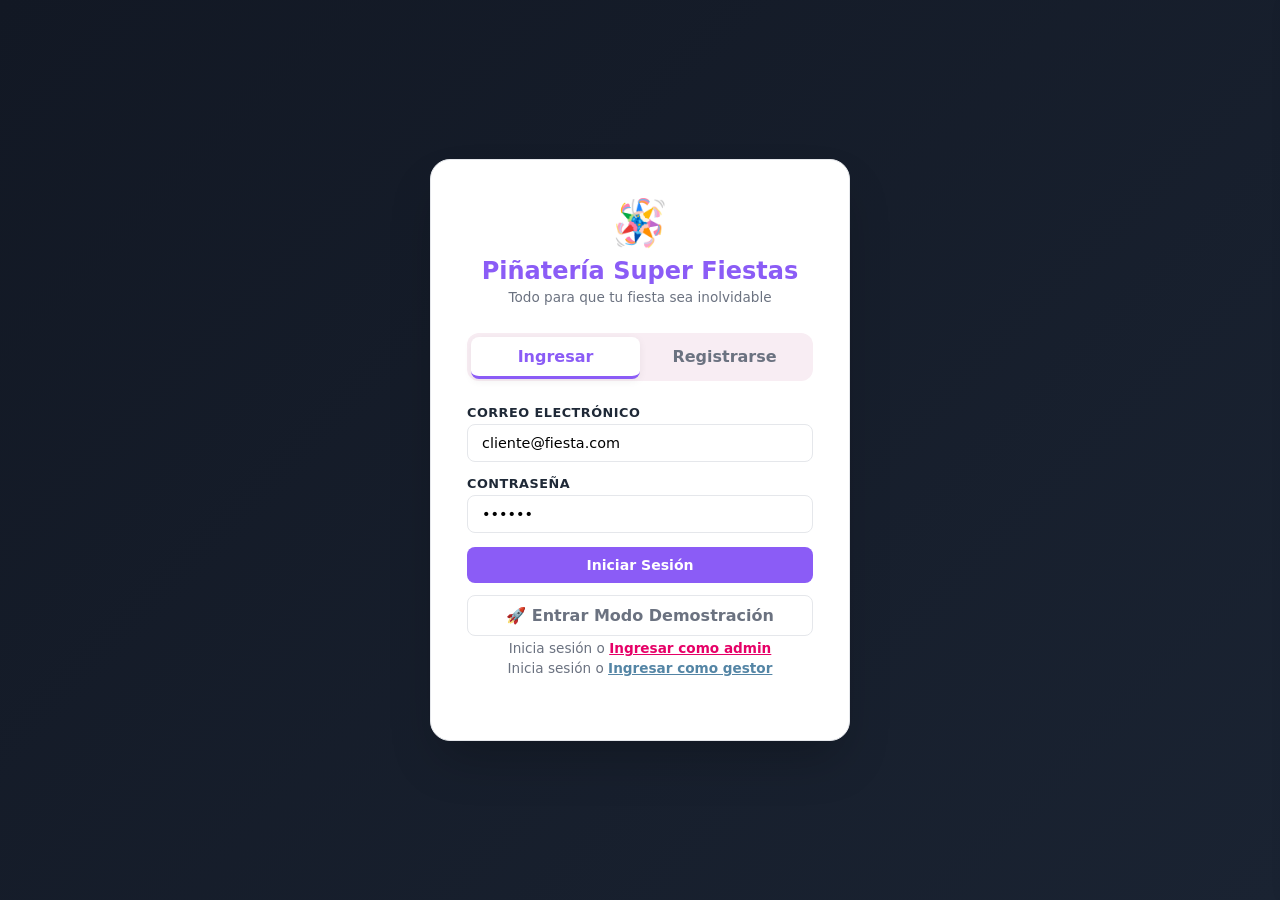
==== index.html @ 98630a68 "Proyect" ====
<!DOCTYPE html>
<html lang="es">
<head>
  <meta charset="UTF-8">
  <meta name="viewport" content="width=device-width, initial-scale=1.0">
  <title>Piñatería Super Fiestas</title>
  <!-- Archivo CSS externo -->
  <link rel="stylesheet" href="style.css">
  <link rel="stylesheet" href="admin.css">
  <link rel="stylesheet" href="gestor.css"
</head>
<body>

  <div id="authContainer" class="auth-container">
    <div class="auth-card">
      <div class="auth-brand">
        <span class="brand-logo">🪅</span>
        <h1>Piñatería Super Fiestas</h1>
        <p>Todo para que tu fiesta sea inolvidable</p>
        <div class="auth-brand">
          <div class="auth-brand">
</div>
</div>
      </div>

      
      <div class="auth-tabs">
        <button id="tabLogin" class="tab-btn active" onclick="switchAuthTab('login')">Ingresar</button>
        <button id="tabRegister" class="tab-btn" onclick="switchAuthTab('register')">Registrarse</button>
    
      </div>

      
      <form id="formLogin" onsubmit="handleAuth(event, 'login')">
        <div class="form-group">
          <label for="loginEmail">Correo Electrónico</label>
          <input type="email" id="loginEmail" class="form-control" placeholder="cliente@fiesta.com" required value="cliente@fiesta.com">
        </div>
        <div class="form-group">
          <label for="loginPassword">Contraseña</label>
          <input type="password" id="loginPassword" class="form-control" placeholder="••••••••" required value="123456">
        </div>
        <button type="submit" class="btn-primary">Iniciar Sesión</button>
      </form>

     
      <form id="formRegister" style="display: none;" onsubmit="handleAuth(event, 'register')">
        <div class="form-group">
          <label for="regName">Nombre Completo</label>
          <input type="text" id="regName" class="form-control" placeholder="Ana María Gómez" required>
        </div>
        <div class="form-group">
          <label for="regEmail">Correo Electrónico</label>
          <input type="email" id="regEmail" class="form-control" placeholder="ana@fiesta.com" required>
        </div>
        <div class="form-group">
          <label for="regPassword">Contraseña</label>
          <input type="password" id="regPassword" class="form-control" placeholder="••••••••" required>
        </div>
        <button type="submit" class="btn-primary">Crear Cuenta</button>
      </form>

      <button class="btn-demo" onclick="loginDemo()">🚀 Entrar Modo Demostración</button>

      <div class="auth-brand">
  <p>Inicia sesión o <a href="admin.html" style="color: #E60067; font-weight: bold;">Ingresar como admin</a></p>
  <p>Inicia sesión o <a href="gestor.html" style="color: #5485a5; font-weight: bold;">Ingresar como gestor</a></p>
</div>
    </div>
  </div>

  
  <div id="appScreen" class="app-screen">
    

    <header class="navbar">
      <div class="nav-container">
        <a href="#" class="nav-logo">
          <span>🪅</span> Piñatería Super Fiestas
        </a>
        
        <div class="search-box">
          <span class="search-icon">🔍</span>
          <input type="text" id="searchInput" placeholder="Buscar piñatas, globos, dulces..." oninput="filterProducts()">
        </div>

        <div class="nav-actions">
          <div class="user-profile">
            <span>👋 Hola, <strong id="userNameDisplay">Usuario</strong></span>
            <button class="btn-logout" onclick="logout()">(Salir)</button>
          </div>

          <button class="icon-btn" onclick="toggleCart()">
            🛒
            <span id="cartBadge" class="badge">0</span>
          </button>
        </div>
      </div>
    </header>

   
    <main class="main-container">
      
      
      <section class="hero-banner">
        <div class="hero-text">
          <h2>¡Combos Cumpleañeros! 🎉</h2>
          <p>Llévate el paquete completo de piñata + globos + dulcería con un 20% de descuento este mes.</p>
          <button class="hero-btn" onclick="filterCategory('Piñatas')">Ver Promociones</button>
        </div>
        <div class="hero-icon">🥳</div>
      </section>

      
      <div class="categories-bar">
        <button class="cat-chip active" onclick="filterCategory('Todas', this)">Todas</button>
        <button class="cat-chip" onclick="filterCategory('Piñatas', this)">🪅 Piñatas</button>
        <button class="cat-chip" onclick="filterCategory('Globos', this)">🎈 Globos</button>
        <button class="cat-chip" onclick="filterCategory('Dulcería', this)">🍬 Dulcería</button>
        <button class="cat-chip" onclick="filterCategory('Desechables', this)">🥳 Desechables</button>
      </div>

      
      <h3 class="section-title">Catálogo Destacado</h3>
      <div class="products-grid" id="productsGrid">
        
      </div>
    </main>

  
    <footer class="footer">
      <p>© 2026 Piñatería Mágica - Todos los derechos reservados.</p>
    </footer>
  </div>

  
  <div id="cartOverlay" class="cart-overlay" onclick="toggleCart()"></div>
  <aside id="cartDrawer" class="cart-drawer">
    <div class="cart-header">
      <h3>Tu Carrito (🛒)</h3>
      <button class="icon-btn" onclick="toggleCart()">✕</button>
    </div>
    
    <div class="cart-items" id="cartItems">
    
    </div>

    <div class="cart-footer">
      <div class="cart-total">
        <span>Total:</span>
        <span id="cartTotalAmount">$0 COP</span>
      </div>
      <button class="btn-primary" onclick="checkout()">Finalizar Pedido</button>
    </div>
  </aside>

  
  <script src="script.js"></script>
  <script src="admin.js"></script>
  <script src="gestor.js"></script>
</body>
</html>
---- style.css ----
/* --- VARIABLES & CONFIGURACIÓN GENERAL --- */
:root {
  --primary: #FF2A7A;
  --primary-hover: #E01A64;
  --secondary: #FFB703;
  --accent-blue: #00F0FF;
  --accent-purple: #8B5CF6;
  --bg-light: #FFF8FA;
  --card-bg: #FFFFFF;
  --text-main: #2D1B2D;
  --text-muted: #6E5E6E;
  --border-color: #F3E2EC;
  --shadow: 0 10px 25px -5px rgba(255, 42, 122, 0.1), 0 8px 10px -6px rgba(0, 0, 0, 0.05);
  --radius: 16px;
}

* {
  box-sizing: border-box;
  margin: 0;
  padding: 0;
  font-family: 'Segoe UI', system-ui, -apple-system, sans-serif;
}

body {
  background-color: var(--bg-light);
  color: var(--text-main);
  overflow-x: hidden;
  min-height: 100vh;
}

button, input, select {
  font: inherit;
}

/* --- VISTA DE AUTENTICACIÓN (LOGIN / REGISTRO) --- */
.auth-container {
  display: flex;
  min-height: 100vh;
  width: 100%;
  background: linear-gradient(135deg, #FFF0F5 0%, #FFF8FA 50%, #F0F4FF 100%);
  align-items: center;
  justify-content: center;
  padding: 20px;
}

.auth-card {
  background: var(--card-bg);
  width: 100%;
  max-width: 440px;
  padding: 40px;
  border-radius: 24px;
  box-shadow: 0 20px 40px rgba(255, 42, 122, 0.12);
  border: 1px solid var(--border-color);
  position: relative;
}

.auth-brand {
  text-align: center;
  margin-bottom: 24px;
}

.brand-logo {
  font-size: 2.5rem;
  margin-bottom: 8px;
  display: inline-block;
}

.auth-brand h1 {
  font-size: 1.6rem;
  color: var(--primary);
  font-weight: 800;
}

.auth-brand p {
  color: var(--text-muted);
  font-size: 0.9rem;
  margin-top: 4px;
}

.auth-tabs {
  display: flex;
  background: #F8EDF3;
  padding: 4px;
  border-radius: 12px;
  margin-bottom: 24px;
}

.tab-btn {
  flex: 1;
  padding: 10px;
  border: none;
  background: transparent;
  color: var(--text-muted);
  font-weight: 600;
  cursor: pointer;
  border-radius: 8px;
  transition: all 0.2s;
}

.tab-btn.active {
  background: #FFFFFF;
  color: var(--primary);
  box-shadow: 0 2px 8px rgba(0,0,0,0.06);
}

.form-group {
  margin-bottom: 18px;
}

.form-group label {
  display: block;
  font-size: 0.85rem;
  font-weight: 600;
  margin-bottom: 6px;
  color: var(--text-main);
}

.form-control {
  width: 100%;
  padding: 12px 16px;
  border: 2px solid var(--border-color);
  border-radius: 12px;
  outline: none;
  transition: border-color 0.2s;
}

.form-control:focus {
  border-color: var(--primary);
}

.btn-primary {
  width: 100%;
  padding: 14px;
  background: var(--primary);
  color: white;
  border: none;
  border-radius: 12px;
  font-weight: 700;
  cursor: pointer;
  transition: background 0.2s, transform 0.1s;
}

.btn-primary:hover {
  background: var(--primary-hover);
}

.btn-primary:active {
  transform: scale(0.98);
}

.btn-demo {
  width: 100%;
  margin-top: 12px;
  padding: 10px;
  background: transparent;
  border: 2px dashed #D1C0CC;
  color: var(--text-muted);
  border-radius: 12px;
  font-weight: 600;
  cursor: pointer;
  transition: all 0.2s;
}

.btn-demo:hover {
  border-color: var(--primary);
  color: var(--primary);
  background: #FFF0F5;
}

/* --- VISTA PRINCIPAL (APP SCREEN) --- */
.app-screen {
  display: none;
  min-height: 100vh;
  flex-direction: column;
}

/* NAVBAR */
.navbar {
  background: #FFFFFF;
  border-bottom: 1px solid var(--border-color);
  position: sticky;
  top: 0;
  z-index: 100;
  padding: 12px 24px;
}

.nav-container {
  max-width: 1200px;
  margin: 0 auto;
  display: flex;
  align-items: center;
  justify-content: space-between;
  gap: 20px;
}

.nav-logo {
  display: flex;
  align-items: center;
  gap: 10px;
  font-weight: 800;
  font-size: 1.3rem;
  color: var(--primary);
  text-decoration: none;
  white-space: nowrap;
}

.search-box {
  flex: 1;
  max-width: 480px;
  position: relative;
}

.search-box input {
  width: 100%;
  padding: 10px 16px 10px 40px;
  border-radius: 20px;
  border: 1px solid var(--border-color);
  background: #FAF5F8;
  outline: none;
}

.search-icon {
  position: absolute;
  left: 14px;
  top: 50%;
  transform: translateY(-50%);
  color: var(--text-muted);
}

.nav-actions {
  display: flex;
  align-items: center;
  gap: 16px;
}

.icon-btn {
  background: #F8EDF3;
  border: none;
  width: 42px;
  height: 42px;
  border-radius: 50%;
  display: flex;
  align-items: center;
  justify-content: center;
  cursor: pointer;
  position: relative;
  font-size: 1.1rem;
  transition: background 0.2s;
}

.icon-btn:hover {
  background: #F3D9E6;
}

.badge {
  position: absolute;
  top: -2px;
  right: -2px;
  background: var(--primary);
  color: white;
  font-size: 0.7rem;
  font-weight: 700;
  width: 18px;
  height: 18px;
  border-radius: 50%;
  display: flex;
  align-items: center;
  justify-content: center;
}

.user-profile {
  display: flex;
  align-items: center;
  gap: 8px;
  font-size: 0.9rem;
  font-weight: 600;
}

.btn-logout {
  background: none;
  border: none;
  color: var(--text-muted);
  cursor: pointer;
  font-size: 0.8rem;
  text-decoration: underline;
  margin-left: 4px;
}

/* MAIN CONTAINER */
.main-container {
  max-width: 1200px;
  margin: 0 auto;
  padding: 24px 16px;
  flex: 1;
  width: 100%;
}

/* HERO BANNER */
.hero-banner {
  background: linear-gradient(135deg, #FF2A7A 0%, #FF7300 100%);
  border-radius: 20px;
  padding: 36px 32px;
  color: white;
  display: flex;
  justify-content: space-between;
  align-items: center;
  margin-bottom: 32px;
  box-shadow: 0 12px 30px rgba(255, 42, 122, 0.25);
}

.hero-text h2 {
  font-size: 2rem;
  font-weight: 800;
  margin-bottom: 8px;
}

.hero-text p {
  opacity: 0.9;
  margin-bottom: 20px;
  max-width: 480px;
}

.hero-icon {
  font-size: 5rem;
}

.hero-btn {
  background: var(--secondary);
  color: #2D1B2D;
  padding: 12px 24px;
  border: none;
  border-radius: 25px;
  font-weight: 700;
  cursor: pointer;
  box-shadow: 0 4px 12px rgba(0,0,0,0.15);
}

/* CATEGORÍAS */
.categories-bar {
  display: flex;
  gap: 12px;
  overflow-x: auto;
  padding-bottom: 12px;
  margin-bottom: 28px;
  scrollbar-width: none;
}

.categories-bar::-webkit-scrollbar {
  display: none;
}

.cat-chip {
  padding: 8px 20px;
  background: #FFFFFF;
  border: 1px solid var(--border-color);
  border-radius: 20px;
  white-space: nowrap;
  font-size: 0.9rem;
  font-weight: 600;
  cursor: pointer;
  transition: all 0.2s;
}

.cat-chip.active, .cat-chip:hover {
  background: var(--primary);
  color: white;
  border-color: var(--primary);
}

/* GRID DE PRODUCTOS */
.section-title {
  font-size: 1.4rem;
  font-weight: 800;
  margin-bottom: 20px;
}

.products-grid {
  display: grid;
  grid-template-columns: repeat(auto-fill, minmax(230px, 1fr));
  gap: 20px;
}

.product-card {
  background: var(--card-bg);
  border-radius: var(--radius);
  border: 1px solid var(--border-color);
  overflow: hidden;
  display: flex;
  flex-direction: column;
  transition: transform 0.2s, box-shadow 0.2s;
}

.product-card:hover {
  transform: translateY(-4px);
  box-shadow: var(--shadow);
}

.product-img-wrapper {
  height: 180px;
  background: #FAF0F5;
  display: flex;
  align-items: center;
  justify-content: center;
  font-size: 4rem;
  position: relative;
}

.product-tag {
  position: absolute;
  top: 10px;
  left: 10px;
  background: #10B981;
  color: white;
  font-size: 0.7rem;
  font-weight: 700;
  padding: 4px 8px;
  border-radius: 6px;
}

.product-info {
  padding: 16px;
  display: flex;
  flex-direction: column;
  flex: 1;
}

.product-cat {
  font-size: 0.75rem;
  color: var(--text-muted);
  text-transform: uppercase;
  letter-spacing: 0.5px;
  margin-bottom: 4px;
}

.product-name {
  font-size: 1rem;
  font-weight: 700;
  margin-bottom: 8px;
}

.product-footer {
  display: flex;
  align-items: center;
  justify-content: space-between;
  margin-top: auto;
  padding-top: 12px;
}

.product-price {
  font-size: 1.15rem;
  font-weight: 800;
  color: var(--primary);
}

.add-btn {
  background: #F8EDF3;
  color: var(--primary);
  border: none;
  width: 36px;
  height: 36px;
  border-radius: 10px;
  font-weight: bold;
  cursor: pointer;
  font-size: 1.2rem;
  display: flex;
  align-items: center;
  justify-content: center;
  transition: all 0.2s;
}

.add-btn:hover {
  background: var(--primary);
  color: white;
}

/* --- CARRITO LATERAL (DRAWER) --- */
.cart-drawer {
  position: fixed;
  top: 0;
  right: -400px;
  width: 100%;
  max-width: 380px;
  height: 100vh;
  background: white;
  box-shadow: -5px 0 25px rgba(0,0,0,0.1);
  z-index: 200;
  transition: right 0.3s ease;
  display: flex;
  flex-direction: column;
}

.cart-drawer.open {
  right: 0;
}

.cart-overlay {
  position: fixed;
  top: 0;
  left: 0;
  width: 100vw;
  height: 100vh;
  background: rgba(0,0,0,0.4);
  z-index: 150;
  display: none;
}

.cart-overlay.open {
  display: block;
}

.cart-header {
  padding: 20px;
  border-bottom: 1px solid var(--border-color);
  display: flex;
  justify-content: space-between;
  align-items: center;
}

.cart-items {
  flex: 1;
  overflow-y: auto;
  padding: 20px;
}

.cart-item {
  display: flex;
  gap: 12px;
  margin-bottom: 16px;
  align-items: center;
  border-bottom: 1px solid #F0F0F0;
  padding-bottom: 12px;
}

.cart-item-icon {
  font-size: 2rem;
  background: #FAF0F5;
  padding: 8px;
  border-radius: 8px;
}

.cart-item-details {
  flex: 1;
}

.cart-item-title {
  font-size: 0.9rem;
  font-weight: 700;
}

.cart-item-price {
  font-size: 0.85rem;
  color: var(--primary);
  font-weight: 700;
}

.cart-footer {
  padding: 20px;
  border-top: 1px solid var(--border-color);
  background: #FFFDFE;
}

.cart-total {
  display: flex;
  justify-content: space-between;
  font-size: 1.1rem;
  font-weight: 800;
  margin-bottom: 16px;
}

/* FOOTER */
.footer {
  background: #FFFFFF;
  border-top: 1px solid var(--border-color);
  text-align: center;
  padding: 24px;
  font-size: 0.85rem;
  color: var(--text-muted);
  margin-top: 40px;
}

/* RESPONSIVE */
@media (max-width: 600px) {
  .hero-banner {
    flex-direction: column;
    text-align: center;
    gap: 16px;
  }
  .nav-container {
    gap: 10px;
  }
  .search-box {
    display: none;
  }
}
---- admin.css ----
/* --- VARIABLES Y TEMA SUPER FIESTAS --- */
:root {
  --primary: #E60067;
  --primary-hover: #C20056;
  --secondary: #FFB703;
  --bg-dark: #121824;
  --sidebar-bg: #1A2332;
  --card-bg: #FFFFFF;
  --bg-light: #F4F6FB;
  --text-main: #1F2937;
  --text-muted: #6B7280;
  --border-color: #E5E7EB;
  --success: #10B981;
  --warning: #F59E0B;
  --danger: #EF4444;
  --shadow: 0 10px 15px -3px rgba(0, 0, 0, 0.05), 0 4px 6px -2px rgba(0, 0, 0, 0.02);
  --radius: 12px;
}

* {
  box-sizing: border-box;
  margin: 0;
  padding: 0;
  font-family: 'Segoe UI', system-ui, -apple-system, sans-serif;
}

body {
  background-color: var(--bg-light);
  color: var(--text-main);
  min-height: 100vh;
}

/* --- AUTENTICACIÓN ADMIN --- */
.auth-container {
  display: flex;
  min-height: 100vh;
  width: 100%;
  background: linear-gradient(135deg, #121824 0%, #1A2332 100%);
  align-items: center;
  justify-content: center;
  padding: 20px;
}

.auth-card {
  background: var(--card-bg);
  width: 100%;
  max-width: 420px;
  padding: 36px;
  border-radius: 20px;
  box-shadow: 0 25px 50px -12px rgba(0, 0, 0, 0.25);
}

.auth-brand {
  text-align: center;
  margin-bottom: 28px;
}

.brand-logo {
  font-size: 2.8rem;
  display: inline-block;
  margin-bottom: 8px;
}

.auth-brand h1 {
  font-size: 1.5rem;
  color: var(--primary);
  font-weight: 800;
}

.auth-brand p {
  color: var(--text-muted);
  font-size: 0.85rem;
  margin-top: 4px;
}

.form-group {
  margin-bottom: 16px;
}

.form-group label {
  display: block;
  font-size: 0.8rem;
  font-weight: 700;
  margin-bottom: 6px;
  color: var(--text-main);
  text-transform: uppercase;
  letter-spacing: 0.5px;
}

.form-control {
  width: 100%;
  padding: 10px 14px;
  border: 1px solid var(--border-color);
  border-radius: 8px;
  outline: none;
  font-size: 0.95rem;
  transition: border-color 0.2s;
}

.form-control:focus {
  border-color: var(--primary);
}

.form-row {
  display: flex;
  gap: 12px;
}

.btn-primary {
  width: 100%;
  padding: 12px;
  background: var(--primary);
  color: white;
  border: none;
  border-radius: 8px;
  font-weight: 700;
  cursor: pointer;
  transition: background 0.2s;
}

.btn-primary:hover {
  background: var(--primary-hover);
}

.btn-primary-sm {
  background: var(--primary);
  color: white;
  border: none;
  padding: 8px 16px;
  border-radius: 8px;
  font-weight: 700;
  font-size: 0.85rem;
  cursor: pointer;
}

.btn-primary-sm:hover {
  background: var(--primary-hover);
}

/* --- ESTRUCTURA PRINCIPAL DEL DASHBOARD --- */
.admin-app {
  display: none;
  min-height: 100vh;
}

/* SIDEBAR */
.sidebar {
  width: 260px;
  background: var(--sidebar-bg);
  color: white;
  display: flex;
  flex-direction: column;
  position: fixed;
  top: 0;
  bottom: 0;
  left: 0;
  z-index: 50;
}

.sidebar-brand {
  padding: 24px;
  font-size: 1.25rem;
  font-weight: 800;
  color: var(--secondary);
  display: flex;
  align-items: center;
  gap: 10px;
  border-bottom: 1px solid rgba(255, 255, 255, 0.08);
}

.sidebar-menu {
  list-style: none;
  padding: 16px 12px;
  flex: 1;
}

.menu-item {
  width: 100%;
  display: flex;
  align-items: center;
  gap: 12px;
  padding: 12px 16px;
  background: transparent;
  border: none;
  color: #9CA3AF;
  font-weight: 600;
  font-size: 0.95rem;
  border-radius: 8px;
  cursor: pointer;
  text-align: left;
  transition: all 0.2s;
  margin-bottom: 4px;
}

.menu-item:hover, .menu-item.active {
  background: rgba(230, 0, 103, 0.15);
  color: #FFFFFF;
}

.menu-item.active {
  border-left: 4px solid var(--primary);
}

.user-badge {
  padding: 16px;
  background: rgba(0, 0, 0, 0.2);
  display: flex;
  align-items: center;
  gap: 12px;
  border-top: 1px solid rgba(255, 255, 255, 0.08);
}

.avatar {
  width: 36px;
  height: 36px;
  border-radius: 50%;
  background: var(--primary);
  color: white;
  font-weight: bold;
  display: flex;
  align-items: center;
  justify-content: center;
}

.user-info {
  flex: 1;
  overflow: hidden;
}

.user-info strong {
  display: block;
  font-size: 0.85rem;
  white-space: nowrap;
  text-overflow: ellipsis;
  overflow: hidden;
}

.user-info span {
  font-size: 0.75rem;
  color: #9CA3AF;
}

.btn-logout {
  background: transparent;
  border: none;
  color: #9CA3AF;
  cursor: pointer;
  font-size: 1.1rem;
}

.btn-logout:hover {
  color: white;
}

/* ÁREA DE CONTENIDO */
.main-content {
  margin-left: 260px;
  flex: 1;
  padding: 28px 36px;
  min-height: 100vh;
}

.header {
  display: flex;
  justify-content: space-between;
  align-items: center;
  margin-bottom: 28px;
}

.header h2 {
  font-size: 1.6rem;
  font-weight: 800;
}

.top-actions {
  display: flex;
  align-items: center;
  gap: 16px;
}

.badge-stock {
  background: #FEF3C7;
  color: #92400E;
  padding: 6px 12px;
  border-radius: 20px;
  font-size: 0.8rem;
  font-weight: 700;
}

/* CARDS DE MÉTRICAS */
.metrics-grid {
  display: grid;
  grid-template-columns: repeat(auto-fit, minmax(220px, 1fr));
  gap: 20px;
  margin-bottom: 28px;
}

.metric-card {
  background: var(--card-bg);
  padding: 20px;
  border-radius: var(--radius);
  box-shadow: var(--shadow);
  border: 1px solid var(--border-color);
}

.metric-header {
  display: flex;
  justify-content: space-between;
  align-items: center;
  margin-bottom: 8px;
}

.metric-title {
  font-size: 0.85rem;
  color: var(--text-muted);
  font-weight: 600;
}

.metric-icon {
  font-size: 1.3rem;
}

.metric-value {
  font-size: 1.6rem;
  font-weight: 800;
  margin-bottom: 4px;
}

.metric-trend {
  font-size: 0.75rem;
  font-weight: 600;
}

.trend-up { color: var(--success); }
.trend-down { color: var(--text-muted); }

/* GRÁFICAS */
.charts-row {
  display: grid;
  grid-template-columns: 2fr 1fr;
  gap: 20px;
}

.chart-card {
  background: var(--card-bg);
  padding: 20px;
  border-radius: var(--radius);
  box-shadow: var(--shadow);
  border: 1px solid var(--border-color);
}

.chart-card h3 {
  font-size: 1rem;
  font-weight: 700;
  margin-bottom: 16px;
}

/* TABLAS DE DATOS */
.filter-bar {
  display: flex;
  justify-content: space-between;
  gap: 16px;
  margin-bottom: 20px;
}

.search-box {
  flex: 1;
  max-width: 360px;
}

.search-box input {
  width: 100%;
  padding: 10px 16px;
  border: 1px solid var(--border-color);
  border-radius: 8px;
  outline: none;
}

.table-container {
  background: var(--card-bg);
  border-radius: var(--radius);
  box-shadow: var(--shadow);
  border: 1px solid var(--border-color);
  overflow-x: auto;
}

table {
  width: 100%;
  border-collapse: collapse;
  text-align: left;
  font-size: 0.9rem;
}

th {
  background: #F9FAFB;
  padding: 14px 20px;
  font-weight: 700;
  color: var(--text-muted);
  border-bottom: 1px solid var(--border-color);
  text-transform: uppercase;
  font-size: 0.75rem;
  letter-spacing: 0.5px;
}

td {
  padding: 14px 20px;
  border-bottom: 1px solid var(--border-color);
  vertical-align: middle;
}

tr:last-child td {
  border-bottom: none;
}

.table-product {
  display: flex;
  align-items: center;
  gap: 12px;
  font-weight: 600;
}

.table-product-icon {
  font-size: 1.5rem;
  background: var(--bg-light);
  padding: 6px;
  border-radius: 8px;
}

/* BADGES DE ESTADO */
.status-badge {
  padding: 4px 10px;
  border-radius: 12px;
  font-size: 0.75rem;
  font-weight: 700;
  display: inline-block;
}

.status-normal { background: #D1FAE5; color: #065F46; }
.status-low { background: #FEE2E2; color: #991B1B; }
.status-pending { background: #FEF3C7; color: #92400E; }
.status-completed { background: #D1FAE5; color: #065F46; }

/* ACCIONES EN TABLAS */
.action-btn {
  background: none;
  border: none;
  cursor: pointer;
  font-size: 1rem;
  padding: 4px 8px;
  border-radius: 4px;
}

.action-btn:hover {
  background: var(--bg-light);
}

/* MODAL */
.modal {
  display: none;
  position: fixed;
  top: 0;
  left: 0;
  width: 100vw;
  height: 100vh;
  background: rgba(0, 0, 0, 0.5);
  z-index: 200;
  align-items: center;
  justify-content: center;
  padding: 20px;
}

.modal.open {
  display: flex;
}

.modal-card {
  background: white;
  width: 100%;
  max-width: 480px;
  border-radius: 16px;
  padding: 28px;
  box-shadow: 0 20px 25px -5px rgba(0, 0, 0, 0.1);
}

.modal-header {
  display: flex;
  justify-content: space-between;
  align-items: center;
  margin-bottom: 20px;
}

.modal-footer {
  display: flex;
  justify-content: flex-end;
  gap: 12px;
  margin-top: 24px;
}

.btn-demo {
  padding: 10px 16px;
  background: transparent;
  border: 1px solid var(--border-color);
  border-radius: 8px;
  cursor: pointer;
  font-weight: 600;
}

/* TOASTS DE NOTIFICACIÓN */
.toast-container {
  position: fixed;
  bottom: 24px;
  right: 24px;
  z-index: 300;
  display: flex;
  flex-direction: column;
  gap: 10px;
}

.toast {
  background: #1F2937;
  color: white;
  padding: 12px 20px;
  border-radius: 8px;
  font-size: 0.85rem;
  font-weight: 600;
  box-shadow: 0 10px 15px -3px rgba(0, 0, 0, 0.3);
  animation: slideIn 0.3s ease;
}

@keyframes slideIn {
  from { transform: translateX(100%); opacity: 0; }
  to { transform: translateX(0); opacity: 1; }
}

/* RESPONSIVE */
@media (max-width: 900px) {
  .sidebar { width: 70px; }
  .sidebar-brand span:last-child, .menu-item span:last-child, .user-info { display: none; }
  .main-content { margin-left: 70px; padding: 20px; }
  .charts-row { grid-template-columns: 1fr; }
}
---- gestor.css ----
:root {
  --primary: #8B5CF6;
  --primary-hover: #7C3AED;
  --secondary: #E60067;
  --bg-light: #F9FAFB;
  --card-bg: #FFFFFF;
  --text-main: #1F2937;
  --text-muted: #6B7280;
  --border-color: #E5E7EB;
  --success: #10B981;
  --danger: #EF4444;
  --warning: #F59E0B;
  --shadow: 0 10px 15px -3px rgba(0, 0, 0, 0.05);
  --radius: 12px;
}

* {
  box-sizing: border-box;
  margin: 0;
  padding: 0;
  font-family: 'Segoe UI', system-ui, sans-serif;
}

body {
  background-color: var(--bg-light);
  color: var(--text-main);
}

/* APARATO CONTENEDOR */
.inventory-app {
  max-width: 1200px;
  margin: 24px auto;
  padding: 0 20px;
}

/* HEADER DEL GESTOR */
.inventory-header {
  display: flex;
  justify-content: space-between;
  align-items: center;
  flex-wrap: wrap;
  gap: 16px;
  margin-bottom: 24px;
}

.inventory-header h1 {
  font-size: 1.6rem;
  color: var(--text-main);
}

.inventory-header p {
  color: var(--text-muted);
  font-size: 0.9rem;
}

.header-actions {
  display: flex;
  gap: 10px;
}

/* BOTONES */
.btn-primary, .btn-secondary, .btn-danger {
  padding: 10px 16px;
  border-radius: 8px;
  font-weight: 700;
  border: none;
  cursor: pointer;
  font-size: 0.88rem;
  transition: all 0.2s;
}

.btn-primary { background: var(--primary); color: white; }
.btn-primary:hover { background: var(--primary-hover); }

.btn-secondary { background: #E0E7FF; color: #3730A3; }
.btn-secondary:hover { background: #C7D2FE; }

.btn-danger { background: #FEE2E2; color: #991B1B; }
.btn-danger:hover { background: #FCA5A5; }

.btn-close { background: transparent; border: none; font-size: 1.2rem; cursor: pointer; }

/* MÉTRICAS */
.metrics-grid {
  display: grid;
  grid-template-columns: repeat(auto-fit, minmax(220px, 1fr));
  gap: 16px;
  margin-bottom: 24px;
}

.metric-card {
  background: var(--card-bg);
  padding: 20px;
  border-radius: var(--radius);
  border: 1px solid var(--border-color);
  box-shadow: var(--shadow);
}

.metric-card.alert { border-left: 5px solid var(--danger); }
.metric-card.success { border-left: 5px solid var(--success); }

.metric-title { font-size: 0.8rem; color: var(--text-muted); font-weight: 700; text-transform: uppercase; }
.metric-value { font-size: 1.8rem; font-weight: 800; margin: 4px 0; }
.metric-subtitle { font-size: 0.75rem; color: var(--text-muted); }

/* PESTAÑAS */
.section-tabs {
  display: flex;
  gap: 8px;
  border-bottom: 2px solid var(--border-color);
  margin-bottom: 20px;
}

.tab-btn {
  padding: 10px 16px;
  background: transparent;
  border: none;
  font-weight: 700;
  color: var(--text-muted);
  cursor: pointer;
  border-bottom: 3px solid transparent;
  margin-bottom: -2px;
}

.tab-btn.active {
  color: var(--primary);
  border-bottom-color: var(--primary);
}

/* FILTROS Y TABLA */
.filter-bar {
  display: flex;
  gap: 12px;
  margin-bottom: 16px;
}

.form-control {
  padding: 10px 14px;
  border: 1px solid var(--border-color);
  border-radius: 8px;
  outline: none;
  font-size: 0.9rem;
}

.filter-bar input { flex: 1; }

.table-container {
  background: var(--card-bg);
  border-radius: var(--radius);
  border: 1px solid var(--border-color);
  box-shadow: var(--shadow);
  overflow-x: auto;
}

table {
  width: 100%;
  border-collapse: collapse;
  text-align: left;
  font-size: 0.9rem;
}

th, td {
  padding: 12px 18px;
  border-bottom: 1px solid var(--border-color);
}

th { background: #F9FAFB; font-size: 0.75rem; color: var(--text-muted); text-transform: uppercase; }

/* BADGES DE ESTADO */
.badge {
  padding: 4px 8px;
  border-radius: 12px;
  font-size: 0.75rem;
  font-weight: 700;
}

.badge-low { background: #FEE2E2; color: #991B1B; }
.badge-ok { background: #D1FAE5; color: #065F46; }
.badge-in { background: #E0E7FF; color: #3730A3; }
.badge-out { background: #FEF3C7; color: #92400E; }

/* MODALES */
.modal {
  display: none;
  position: fixed;
  top: 0; left: 0; width: 100vw; height: 100vh;
  background: rgba(0,0,0,0.4);
  align-items: center; justify-content: center;
  z-index: 100;
}

.modal.open { display: flex; }

.modal-card {
  background: white;
  padding: 24px;
  border-radius: var(--radius);
  width: 100%; max-width: 480px;
}

.modal-header {
  display: flex; justify-content: space-between; align-items: center;
  margin-bottom: 16px;
}

.form-group { margin-bottom: 14px; }
.form-group label { display: block; font-size: 0.8rem; font-weight: 700; margin-bottom: 4px; }
.form-row { display: flex; gap: 10px; }
.form-row .form-group { flex: 1; }

.modal-footer {
  display: flex; justify-content: flex-end; gap: 10px; margin-top: 20px;
}
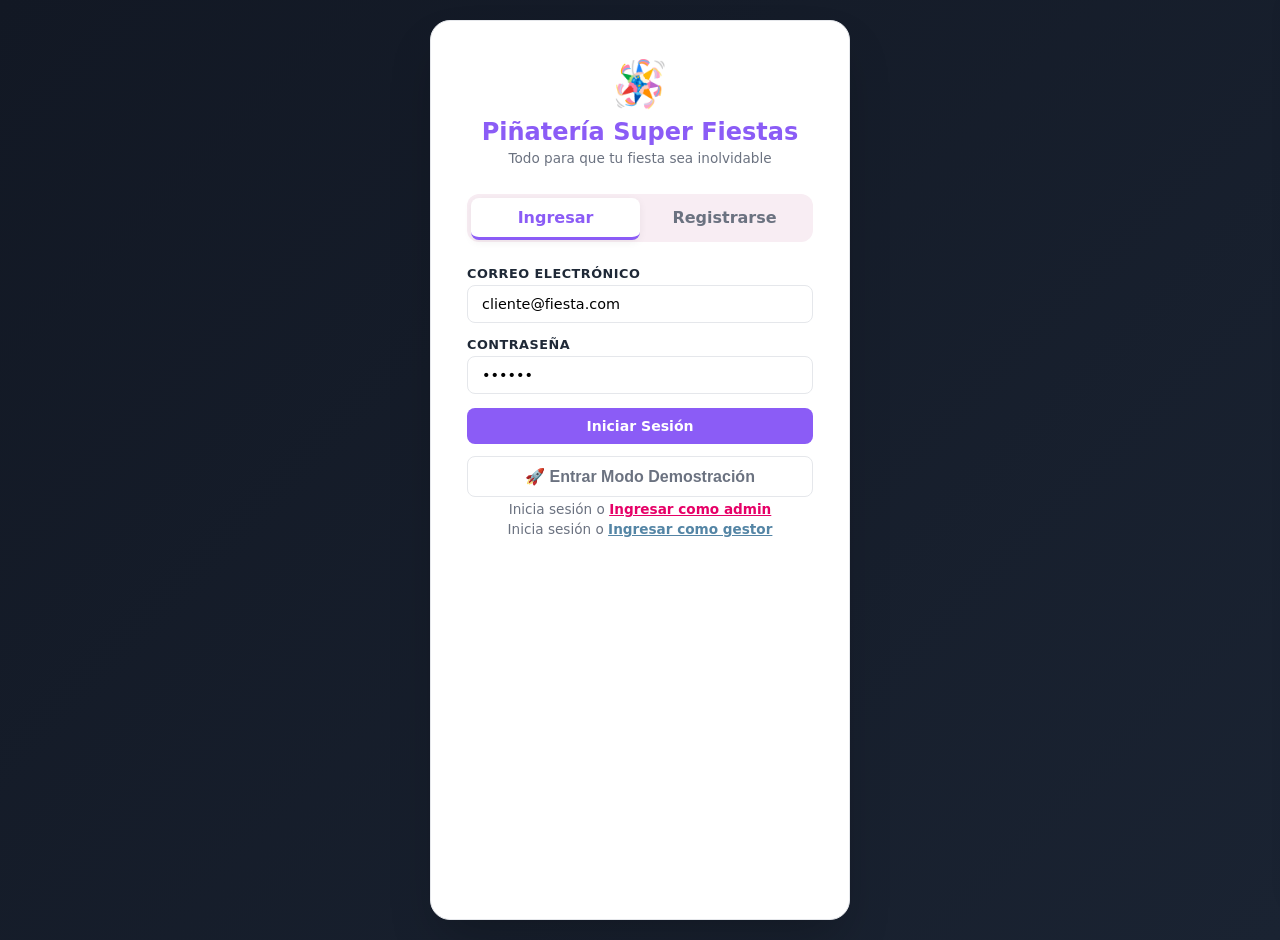
==== commit 81eb49ab: "modificacion 2" ====
--- a/index.html
+++ b/index.html
@@ -10,7 +10,6 @@
   <link rel="stylesheet" href="gestor.css"
 </head>
 <body>
-
   <div id="authContainer" class="auth-container">
     <div class="auth-card">
       <div class="auth-brand">
@@ -80,7 +79,7 @@
         </a>
         
         <div class="search-box">
-          <span class="search-icon">🔍</span>
+          <span class="search-icon"></span>
           <input type="text" id="searchInput" placeholder="Buscar piñatas, globos, dulces..." oninput="filterProducts()">
         </div>
 
@@ -129,7 +128,7 @@
 
   
     <footer class="footer">
-      <p>© 2026 Piñatería Mágica - Todos los derechos reservados.</p>
+      <p>© 2026 Piñatería Super Fiestas - Todos los derechos reservados.</p>
     </footer>
   </div>
 
--- a/style.css
+++ b/style.css
@@ -22,6 +22,7 @@
 }
 
 body {
+  
   background-color: var(--bg-light);
   color: var(--text-main);
   overflow-x: hidden;
@@ -44,6 +45,16 @@
 }
 
 .auth-card {
+  background-image: url("piñata.jpg"); /* Ruta de tu imagen */
+    background-size: cover; /* Ajusta la imagen para cubrir toda la pantalla */
+    background-position: center;
+    background-repeat: no-repeat;
+    height: 100vh;
+    margin: 0;
+    padding: 0;
+    font-family: Arial, sans-serif;
+    background-color: rgba(184, 92, 245, 1); /* Color de fondo alternativo mientras carga la imagen */
+
   background: var(--card-bg);
   width: 100%;
   max-width: 440px;
